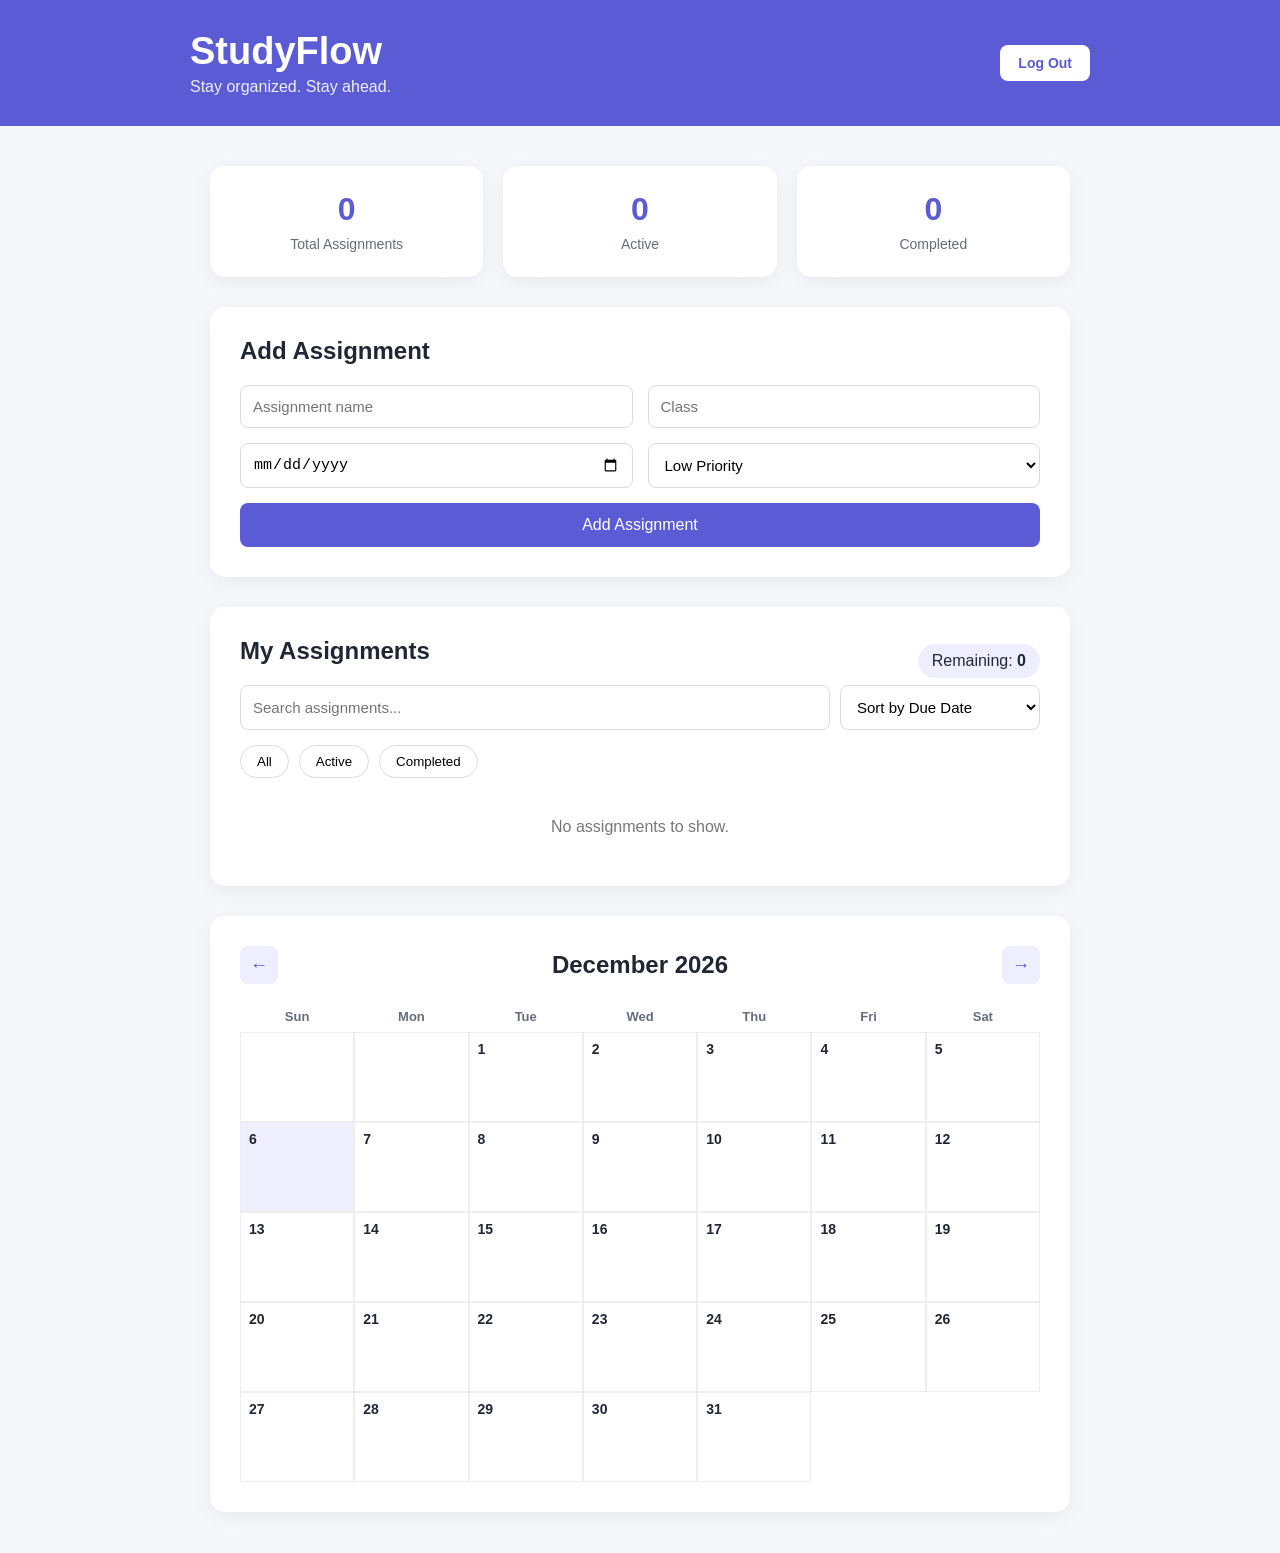
==== index.html @ e07e3648 "Add files via upload" ====
<!DOCTYPE html>
<html lang="en">

<head>

    <meta charset="UTF-8">
    <meta name="viewport" content="width=device-width, initial-scale=1.0">

    <title>StudyFlow</title>

    <link rel="stylesheet" href="style.css">

</head>

<body>

    <header>

        <div class="header-content">

            <div>
                <h1>StudyFlow</h1>
                <p>Stay organized. Stay ahead.</p>
            </div>

            <button class="logout-button" onclick="logout()">
                Log Out
            </button>

        </div>

    </header>


    <main>

        <!-- Dashboard statistics -->

        <section class="stats">

            <div class="stat-card">

                <h3 id="totalCount">0</h3>

                <p>Total Assignments</p>

            </div>


            <div class="stat-card">

                <h3 id="activeCount">0</h3>

                <p>Active</p>

            </div>


            <div class="stat-card">

                <h3 id="completedCount">0</h3>

                <p>Completed</p>

            </div>

        </section>


        <!-- Add assignment -->

        <section class="planner">

            <h2 id="formTitle">Add Assignment</h2>

            <form id="assignmentForm">

                <input
                    type="text"
                    id="assignmentName"
                    placeholder="Assignment name"
                    required
                >

                <input
                    type="text"
                    id="className"
                    placeholder="Class"
                    required
                >

                <input
                    type="date"
                    id="dueDate"
                    required
                >

                <select id="priority">

                    <option value="Low">Low Priority</option>
                    <option value="Medium">Medium Priority</option>
                    <option value="High">High Priority</option>

                </select>

                <button type="submit" id="assignmentButton">
                    Add Assignment
                </button>

            </form>

        </section>


        <!-- Assignments -->

        <section class="assignments">

            <div class="assignment-header">

                <h2>My Assignments</h2>

                <p>
                    Remaining:
                    <span id="remainingCount">0</span>
                </p>

            </div>


            <div class="tools">

                <input
                    type="text"
                    id="searchInput"
                    placeholder="Search assignments..."
                >


                <select id="sortSelect">

                    <option value="dueDate">
                        Sort by Due Date
                    </option>

                    <option value="priority">
                        Sort by Priority
                    </option>

                    <option value="name">
                        Sort by Name
                    </option>

                </select>

            </div>


            <div class="filters">

                <button onclick="filterAssignments('all')">
                    All
                </button>

                <button onclick="filterAssignments('active')">
                    Active
                </button>

                <button onclick="filterAssignments('completed')">
                    Completed
                </button>

            </div>


            <div id="assignmentList">

                <p class="empty-message">
                    No assignments yet.
                </p>

            </div>

        </section>


        <!-- Calendar -->

        <section class="calendar-section">

            <div class="calendar-header">

                <button onclick="changeMonth(-1)">
                    ←
                </button>

                <h2 id="calendarTitle"></h2>

                <button onclick="changeMonth(1)">
                    →
                </button>

            </div>


            <div class="calendar-weekdays">

                <div>Sun</div>
                <div>Mon</div>
                <div>Tue</div>
                <div>Wed</div>
                <div>Thu</div>
                <div>Fri</div>
                <div>Sat</div>

            </div>


            <div id="calendarDays" class="calendar-days"></div>

        </section>

    </main>


    <script src="script.js"></script>

</body>

</html>
---- style.css ----
* {
    margin: 0 ;
    padding: 0 ;
    box-sizing: border-box ;
}


body {
    font-family: Arial, sans-serif ;
    background: #f5f7fb ;
    color: #202733 ;
}


/* Header */

header {
    background: #5b5bd6 ;
    color: white ;
    padding: 30px 20px ;
}


.header-content {
    max-width: 900px ;
    margin: auto ;
    display: flex ;
    justify-content: space-between ;
    align-items: center ;
}


header h1 {
    font-size: 38px ;
    margin-bottom: 5px ;
}


header p {
    font-size: 16px ;
    opacity: 0.9 ;
}


.logout-button {
    background: white ;
    color: #5b5bd6 ;
    border: none ;
    padding: 10px 18px ;
    border-radius: 8px ;
    cursor: pointer ;
    font-size: 14px ;
    font-weight: bold ;
}


.logout-button:hover {
    background: #eeeeff ;
}


/* Main */

main {
    max-width: 900px ;
    margin: 40px auto ;
    padding: 0 20px ;
}


/* Dashboard */

.stats {
    display: grid ;
    grid-template-columns: repeat(3, 1fr) ;
    gap: 20px ;
    margin-bottom: 30px ;
}


.stat-card {
    background: white ;
    padding: 25px ;
    border-radius: 15px ;
    text-align: center ;
    box-shadow: 0 5px 20px rgba(0, 0, 0, 0.06) ;
}


.stat-card h3 {
    color: #5b5bd6 ;
    font-size: 32px ;
    margin-bottom: 8px ;
}


.stat-card p {
    color: #666d7a ;
    font-size: 14px ;
}


/* Main sections */

.planner,
.assignments,
.calendar-section {
    background: white ;
    padding: 30px ;
    border-radius: 15px ;
    margin-bottom: 30px ;
    box-shadow: 0 5px 20px rgba(0, 0, 0, 0.06) ;
}


h2 {
    margin-bottom: 20px ;
}


/* Add assignment form */

#assignmentForm {
    display: grid ;
    grid-template-columns: 1fr 1fr ;
    gap: 15px ;
}


#assignmentForm input,
#assignmentForm select,
.tools input,
.tools select {
    padding: 12px ;
    border: 1px solid #d9dce5 ;
    border-radius: 8px ;
    font-size: 15px ;
    background: white ;
}


#assignmentForm button {
    grid-column: span 2 ;
    padding: 13px ;
    border: none ;
    border-radius: 8px ;
    background: #5b5bd6 ;
    color: white ;
    font-size: 16px ;
    cursor: pointer ;
}


#assignmentForm button:hover {
    background: #4848bd ;
}


/* Assignment header */

.assignment-header {
    display: flex ;
    justify-content: space-between ;
    align-items: center ;
}


.assignment-header p {
    background: #eeeeff ;
    padding: 8px 14px ;
    border-radius: 20px ;
}


#remainingCount {
    font-weight: bold ;
}


/* Search and sort */

.tools {
    display: grid ;
    grid-template-columns: 1fr 200px ;
    gap: 10px ;
    margin-bottom: 15px ;
}


.tools input:focus,
.tools select:focus,
#assignmentForm input:focus,
#assignmentForm select:focus {
    outline: none ;
    border-color: #5b5bd6 ;
}


/* Filters */

.filters {
    display: flex ;
    gap: 10px ;
    margin-bottom: 20px ;
}


.filters button {
    padding: 8px 16px ;
    border: 1px solid #d9dce5 ;
    background: white ;
    border-radius: 20px ;
    cursor: pointer ;
}


.filters button:hover {
    background: #eeeeff ;
}


/* Assignment cards */

.assignment-card {
    border: 1px solid #e2e4eb ;
    border-radius: 12px ;
    padding: 18px ;
    margin-bottom: 12px ;
    display: flex ;
    justify-content: space-between ;
    align-items: center ;
}


.assignment-info h3 {
    margin-bottom: 7px ;
}


.assignment-info p {
    font-size: 14px ;
    color: #666d7a ;
    margin: 4px 0 ;
}


.priority {
    font-size: 13px ;
    font-weight: bold ;
}


.high {
    color: #d14b4b ;
}


.medium {
    color: #c28a24 ;
}


.low {
    color: #3d8b5d ;
}


.due-soon {
    color: #c28a24 !important ;
    font-weight: bold ;
}


.due-today {
    color: #d14b4b !important ;
    font-weight: bold ;
}


.assignment-actions {
    display: flex ;
    gap: 8px ;
    flex-wrap: wrap ;
    justify-content: flex-end ;
}


.assignment-actions button {
    border: none ;
    padding: 8px 12px ;
    border-radius: 7px ;
    cursor: pointer ;
}


.complete-button {
    background: #e4f5e9 ;
    color: #287344 ;
}


.edit-button {
    background: #eeeeff ;
    color: #4b4bb8 ;
}


.delete-button {
    background: #fde8e8 ;
    color: #b33a3a ;
}


.completed {
    opacity: 0.6 ;
}


.completed h3 {
    text-decoration: line-through ;
}


.empty-message {
    text-align: center ;
    color: #777 ;
    padding: 20px ;
}


/* Calendar */

.calendar-header {
    display: flex ;
    justify-content: space-between ;
    align-items: center ;
}


.calendar-header h2 {
    margin-bottom: 0 ;
}


.calendar-header button {
    width: 38px ;
    height: 38px ;
    border: none ;
    border-radius: 8px ;
    background: #eeeeff ;
    color: #5b5bd6 ;
    font-size: 18px ;
    cursor: pointer ;
}


.calendar-header button:hover {
    background: #dedeff ;
}


.calendar-weekdays,
.calendar-days {
    display: grid ;
    grid-template-columns: repeat(7, 1fr) ;
}


.calendar-weekdays {
    margin-top: 25px ;
    margin-bottom: 8px ;
}


.calendar-weekdays div {
    text-align: center ;
    font-size: 13px ;
    font-weight: bold ;
    color: #666d7a ;
}


.calendar-day {
    min-height: 90px ;
    border: 1px solid #eeeeee ;
    padding: 8px ;
}


.calendar-day-number {
    font-size: 14px ;
    font-weight: bold ;
    margin-bottom: 5px ;
}


.today {
    background: #eeeeff ;
}


.calendar-assignment {
    background: #5b5bd6 ;
    color: white ;
    font-size: 11px ;
    padding: 4px ;
    border-radius: 5px ;
    margin-top: 4px ;
    overflow: hidden ;
    white-space: nowrap ;
    text-overflow: ellipsis ;
}


.calendar-assignment.completed-calendar {
    opacity: 0.5 ;
    text-decoration: line-through ;
}


/* Login */

.login-container {
    min-height: 100vh ;
    display: flex ;
    justify-content: center ;
    align-items: center ;
    padding: 20px ;
}


.login-box {
    width: 100% ;
    max-width: 420px ;
    background: white ;
    padding: 45px ;
    border-radius: 18px ;
    text-align: center ;
    box-shadow: 0 10px 35px rgba(0, 0, 0, 0.08) ;
}


.login-box h1 {
    color: #5b5bd6 ;
    font-size: 38px ;
    margin-bottom: 8px ;
}


.login-box > p {
    color: #666d7a ;
    margin-bottom: 30px ;
}


#loginForm,
#signupForm {
    display: flex ;
    flex-direction: column ;
    gap: 15px ;
}


#loginForm input,
#signupForm input {
    padding: 13px ;
    border: 1px solid #d9dce5 ;
    border-radius: 8px ;
    font-size: 15px ;
}


#loginForm input:focus,
#signupForm input:focus {
    outline: none ;
    border-color: #5b5bd6 ;
}


#loginForm button,
#signupForm button {
    padding: 13px ;
    border: none ;
    border-radius: 8px ;
    background: #5b5bd6 ;
    color: white ;
    font-size: 16px ;
    cursor: pointer ;
}


#loginForm button:hover,
#signupForm button:hover {
    background: #4848bd ;
}


.signup-text {
    margin-top: 25px ;
    font-size: 14px ;
}


.signup-text a {
    color: #5b5bd6 ;
    text-decoration: none ;
    font-weight: bold ;
}


.signup-text a:hover {
    text-decoration: underline ;
}


/* Mobile */

@media (max-width: 600px) {

    header {
        padding: 25px 20px ;
    }


    .header-content {
        align-items: flex-start ;
        gap: 20px ;
    }


    header h1 {
        font-size: 30px ;
    }


    .stats {
        grid-template-columns: 1fr ;
    }


    #assignmentForm {
        grid-template-columns: 1fr ;
    }


    #assignmentForm button {
        grid-column: span 1 ;
    }


    .tools {
        grid-template-columns: 1fr ;
    }


    .assignment-header {
        flex-direction: column ;
        align-items: flex-start ;
        gap: 10px ;
    }


    .assignment-card {
        flex-direction: column ;
        align-items: flex-start ;
        gap: 15px ;
    }


    .assignment-actions {
        justify-content: flex-start ;
    }


    .calendar-day {
        min-height: 60px ;
        padding: 5px ;
    }


    .calendar-weekdays div {
        font-size: 11px ;
    }


    .calendar-assignment {
        font-size: 9px ;
    }


    .login-box {
        padding: 30px 20px ;
    }

}
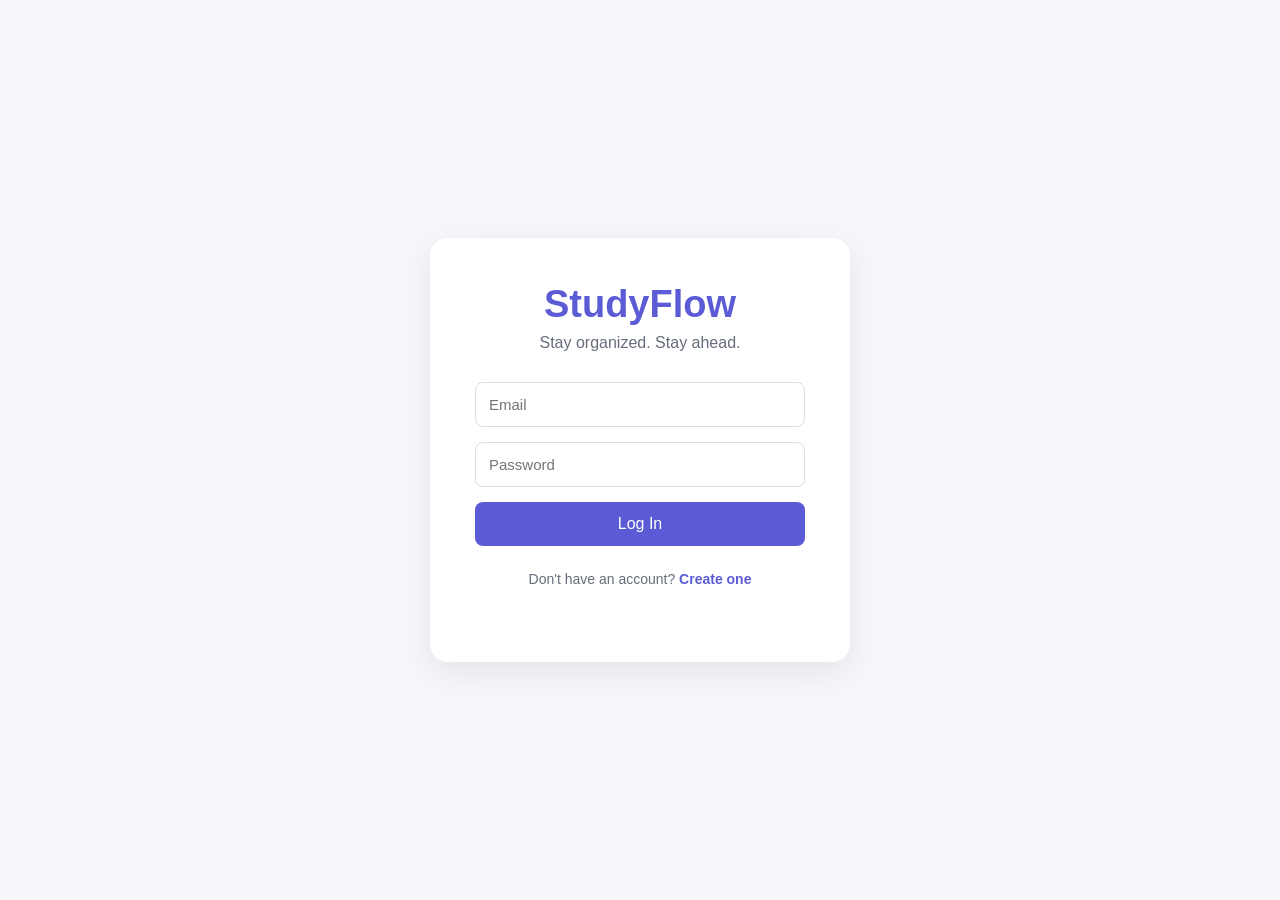
==== commit 4c2a9a9f: "Add files via upload" ====
--- a/index.html
+++ b/index.html
@@ -13,6 +13,11 @@
 </head>
 
 <body>
+    <script>
+        if (!localStorage.getItem("studyFlowCurrentUser")) {
+            window.location.href = "login.html" ;
+        }
+    </script>
 
     <header>
 
